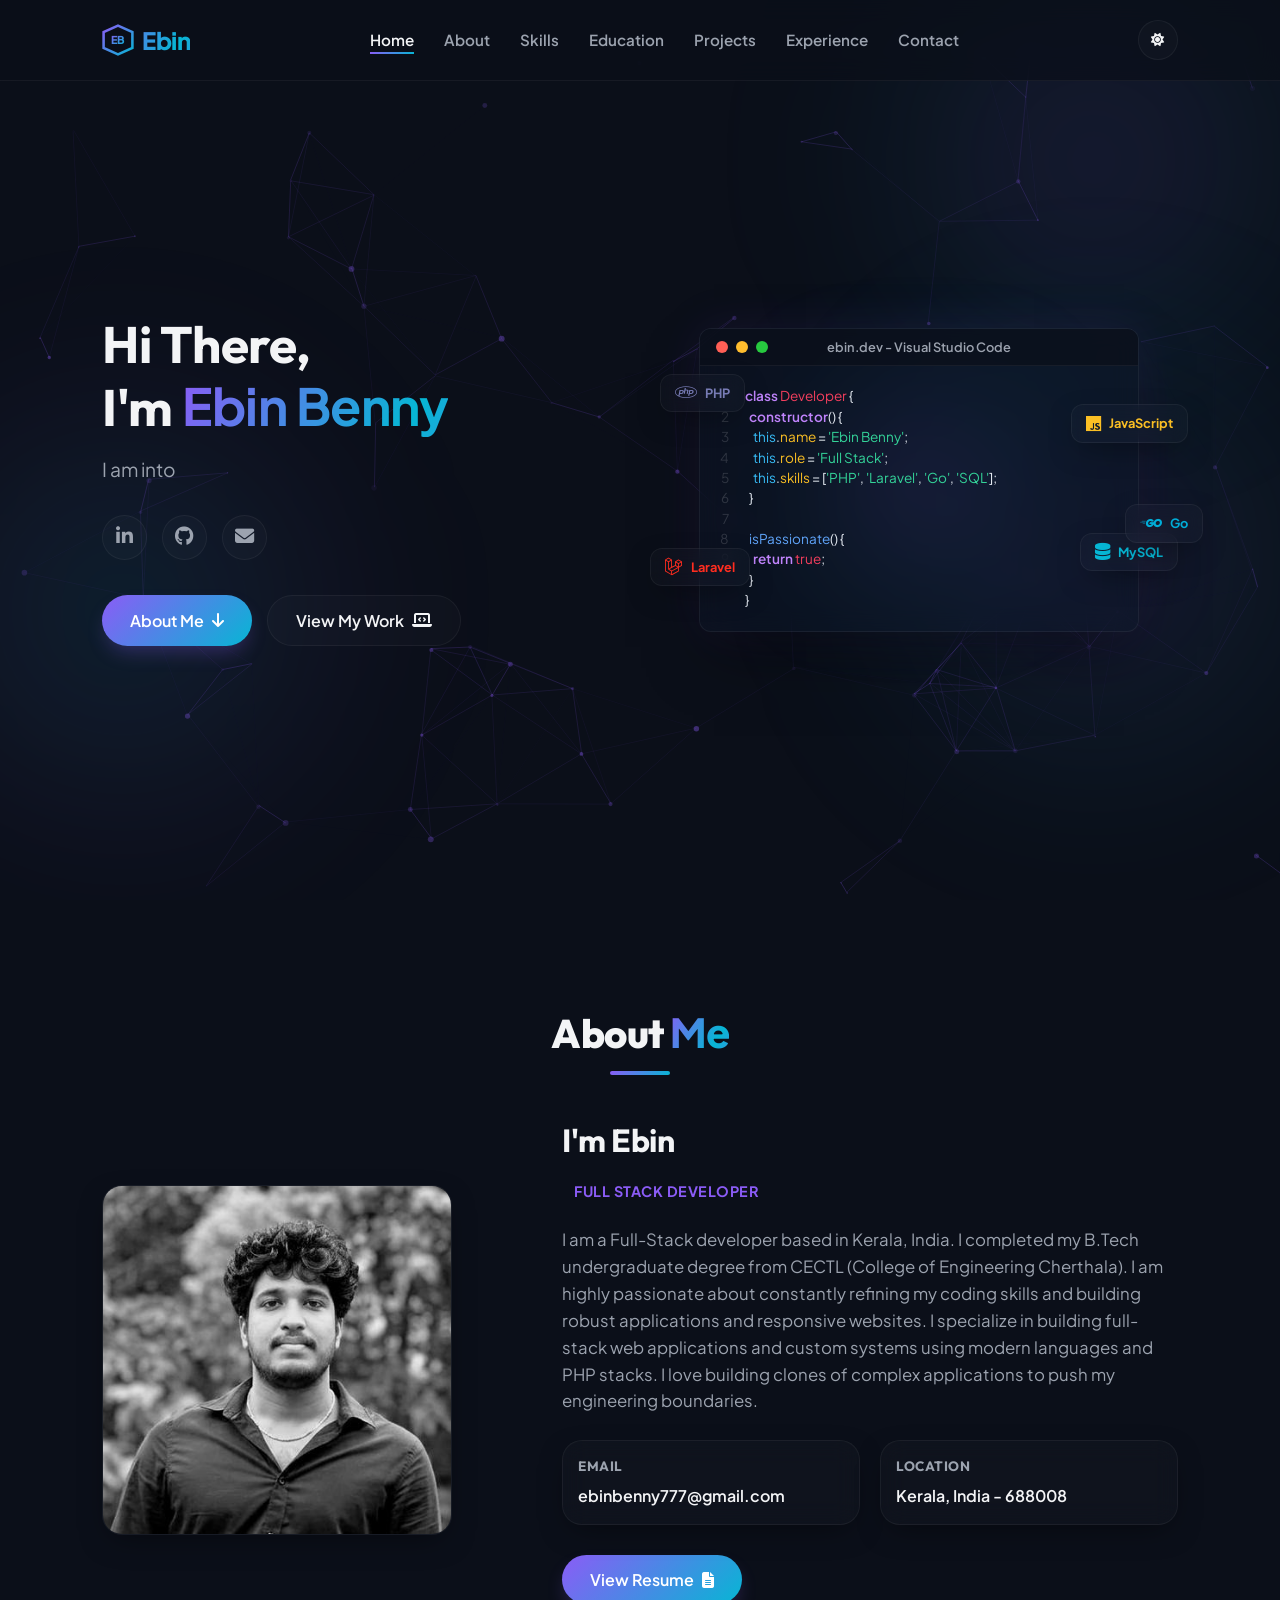
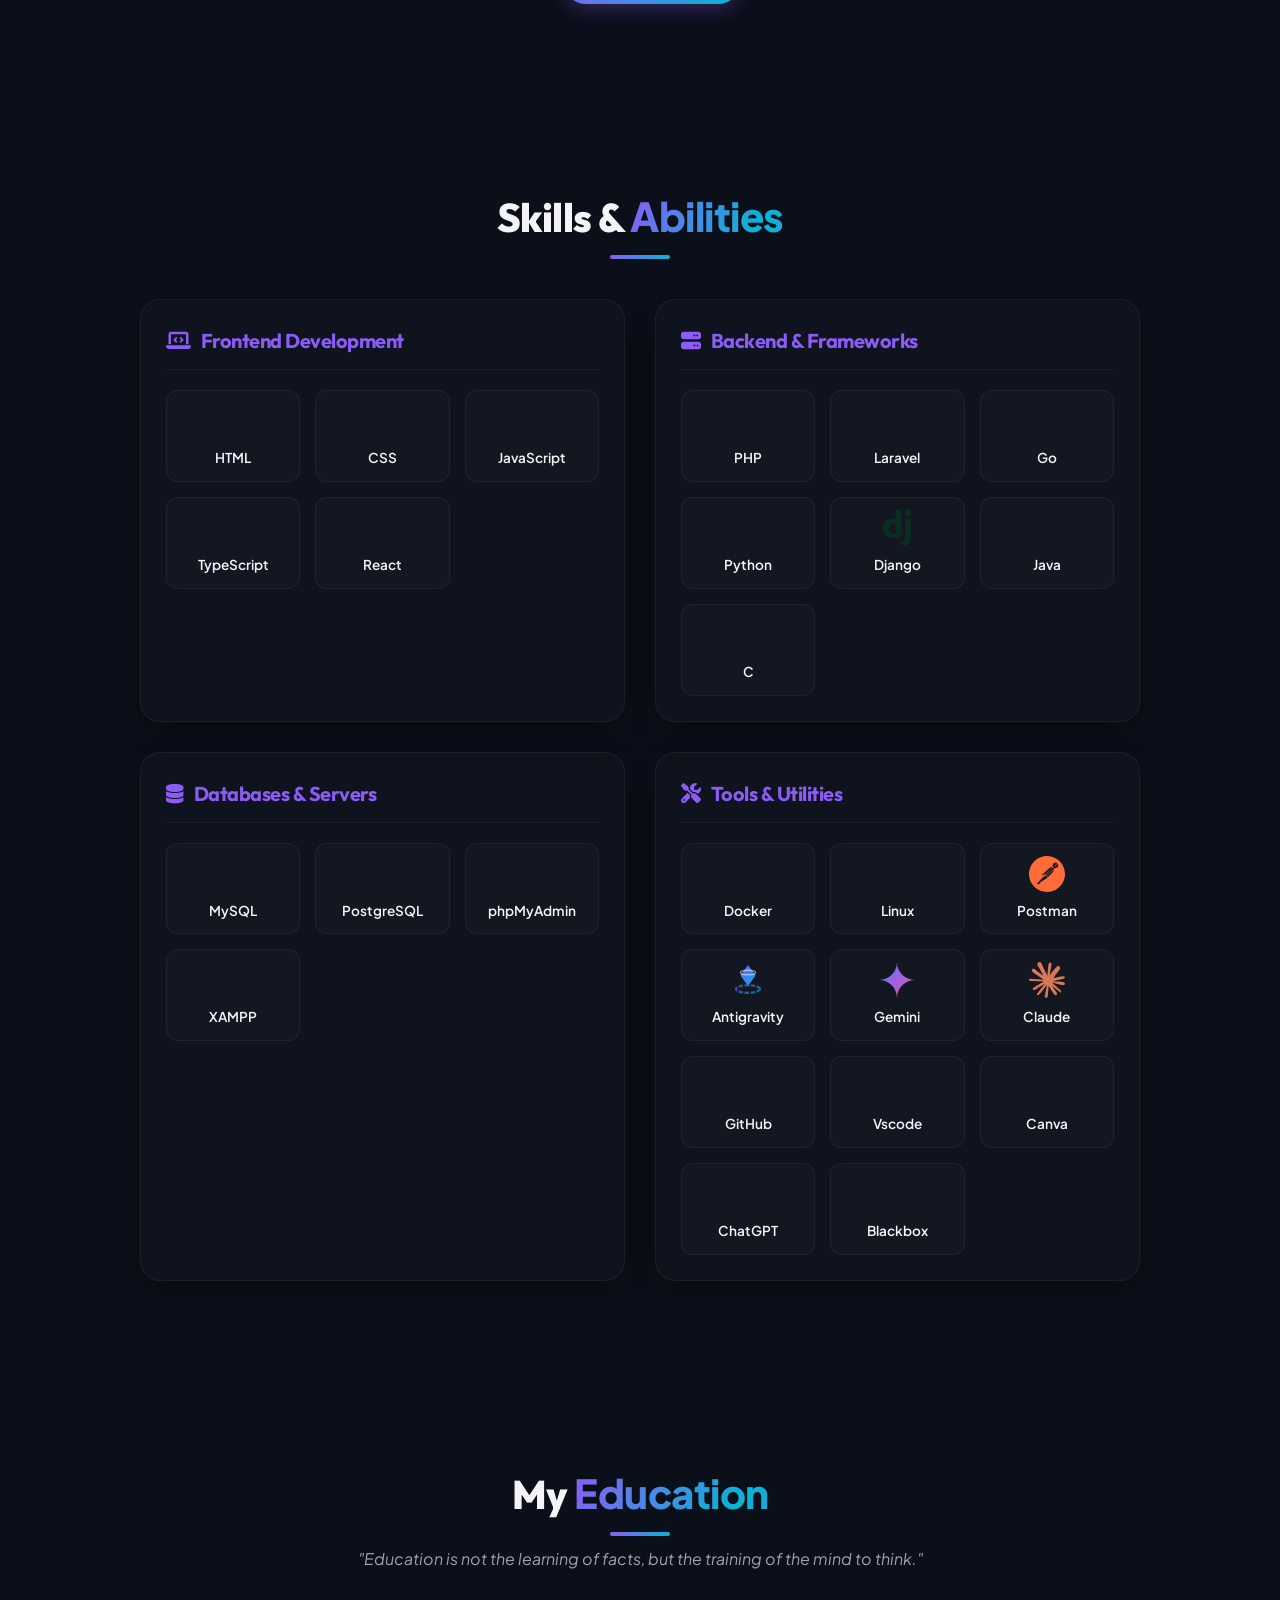
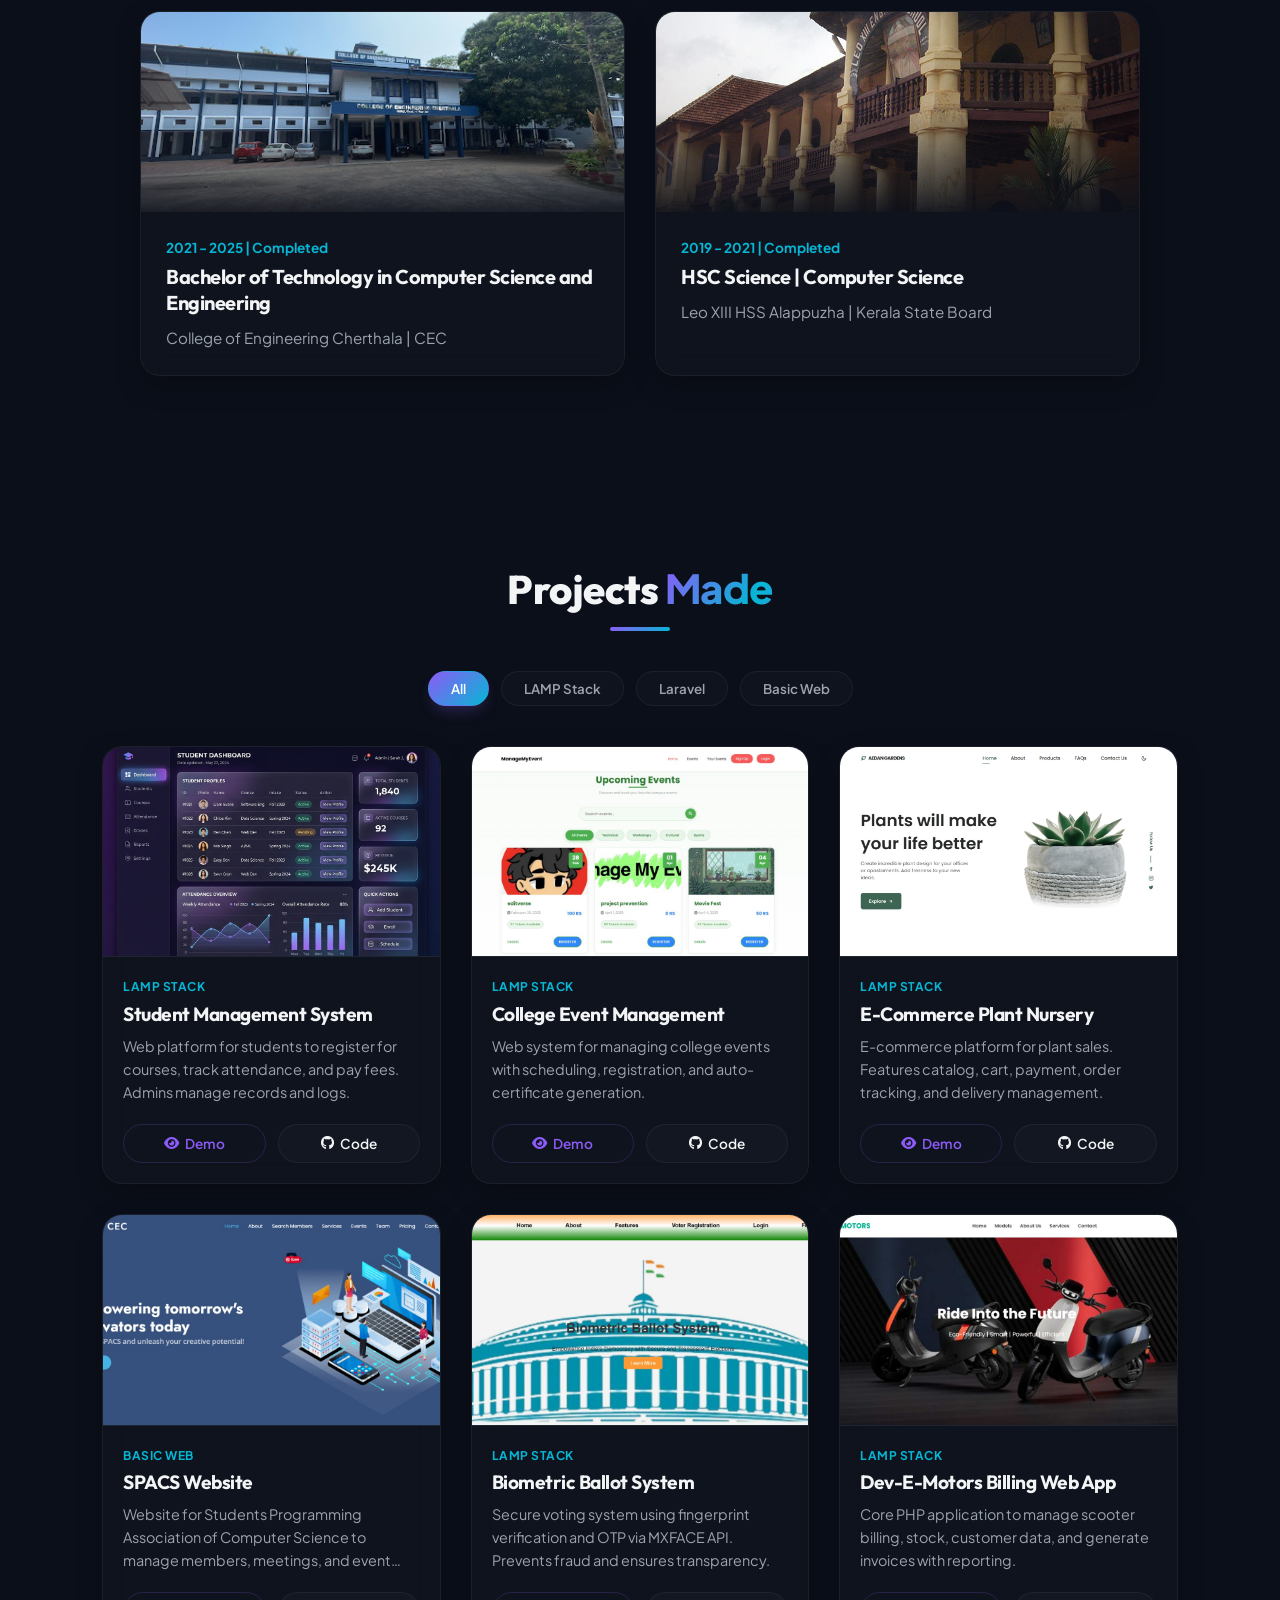
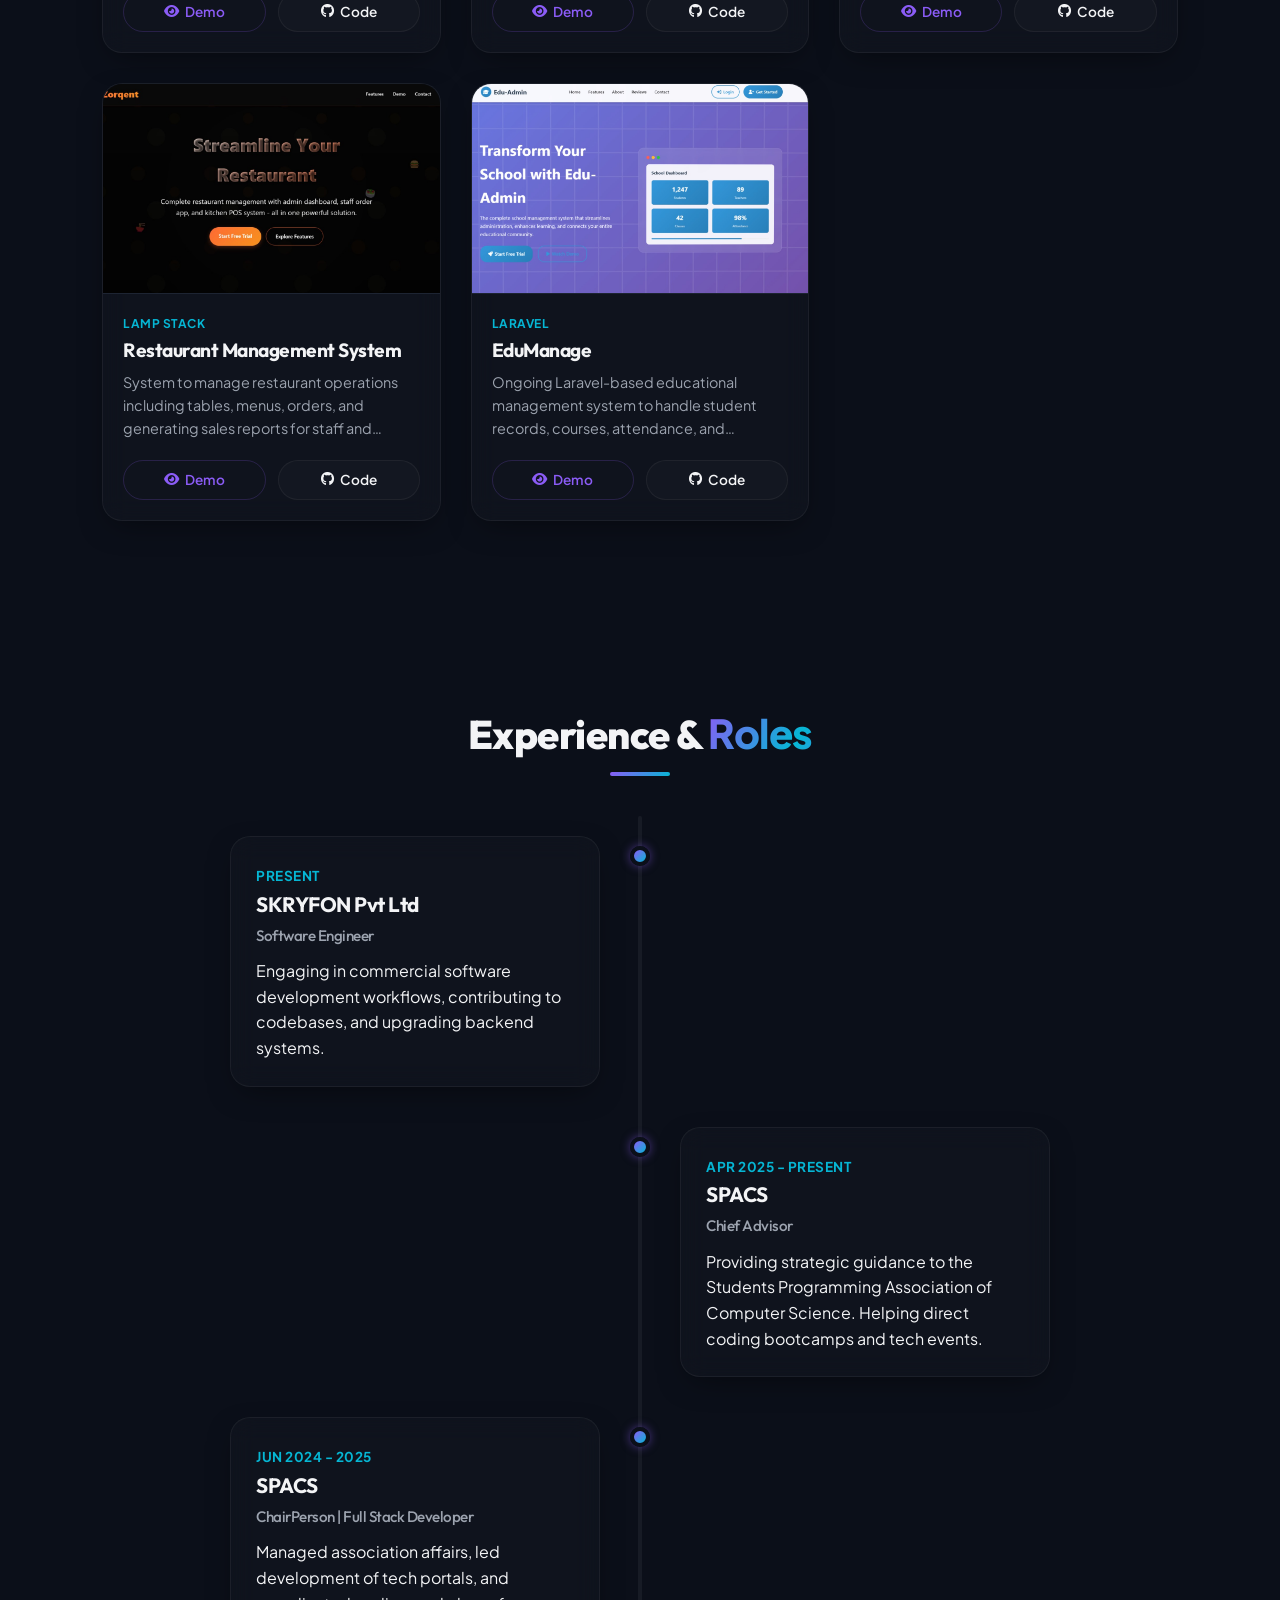
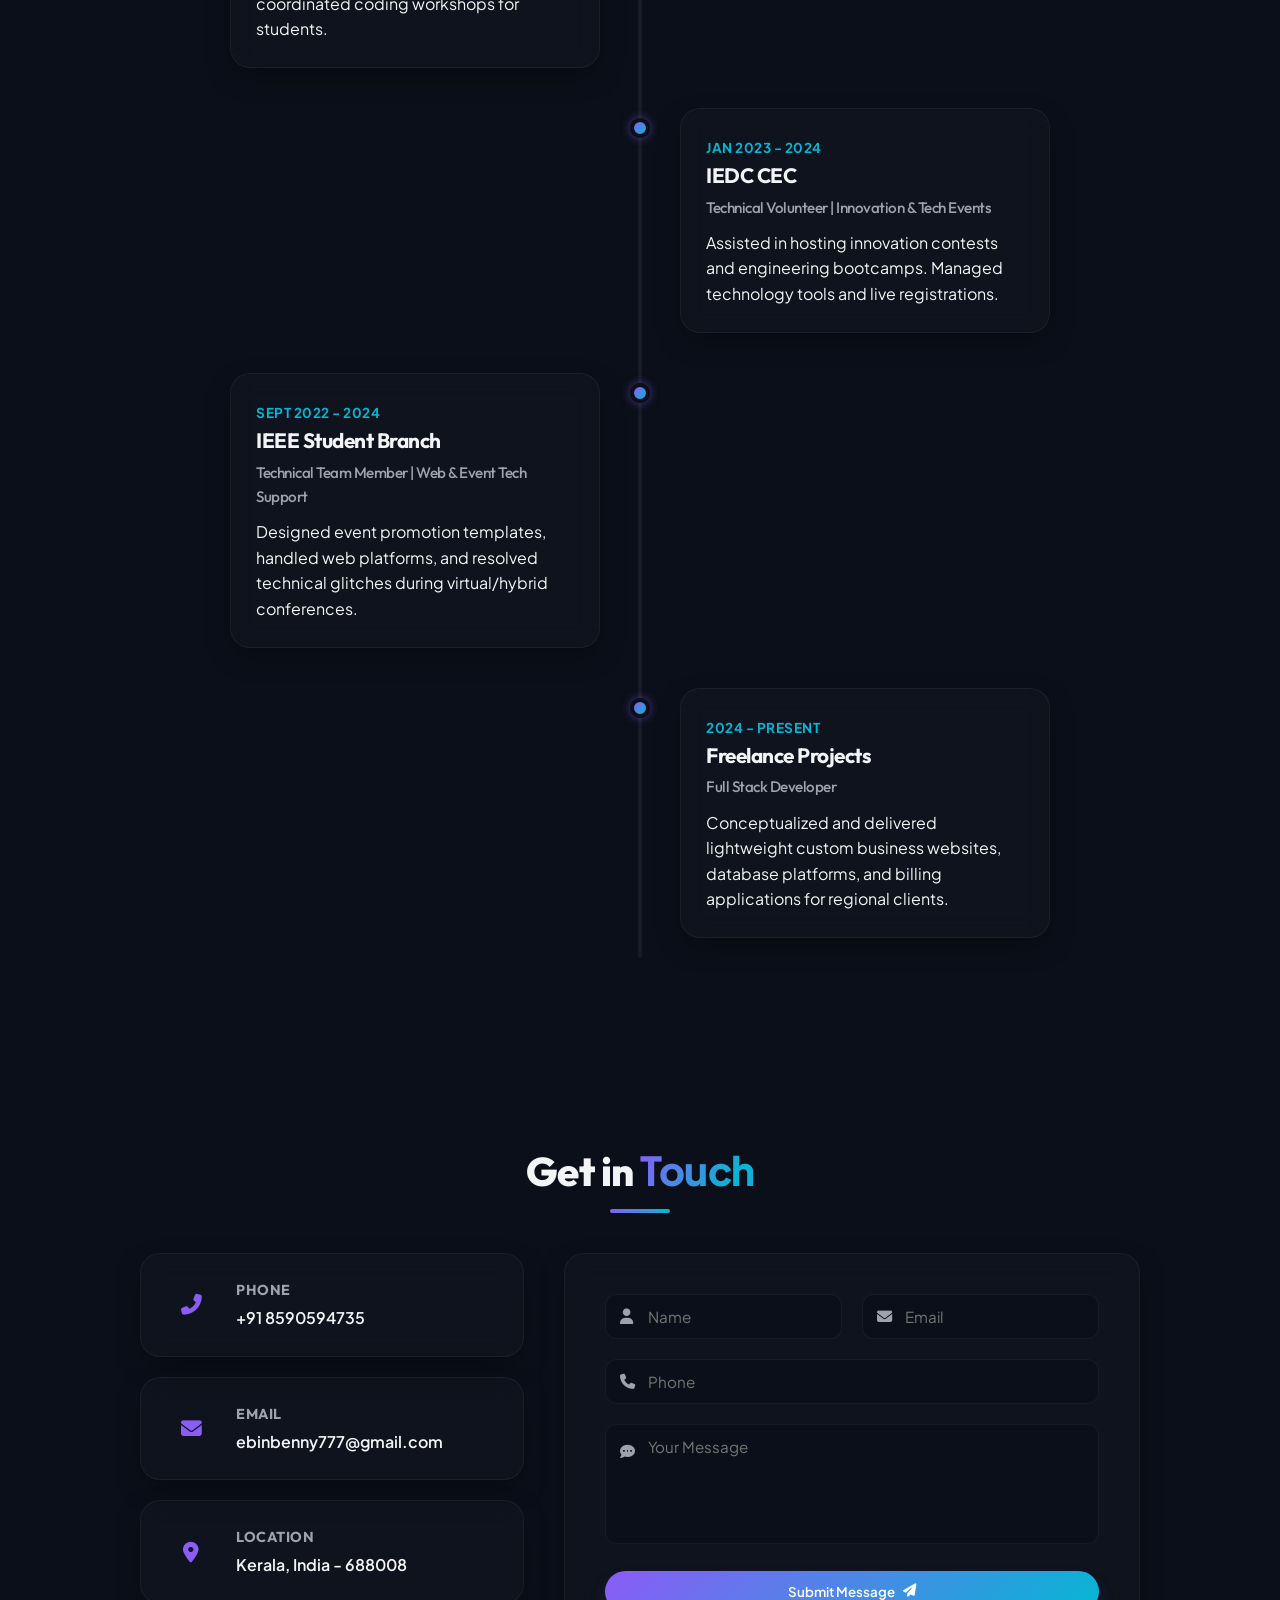
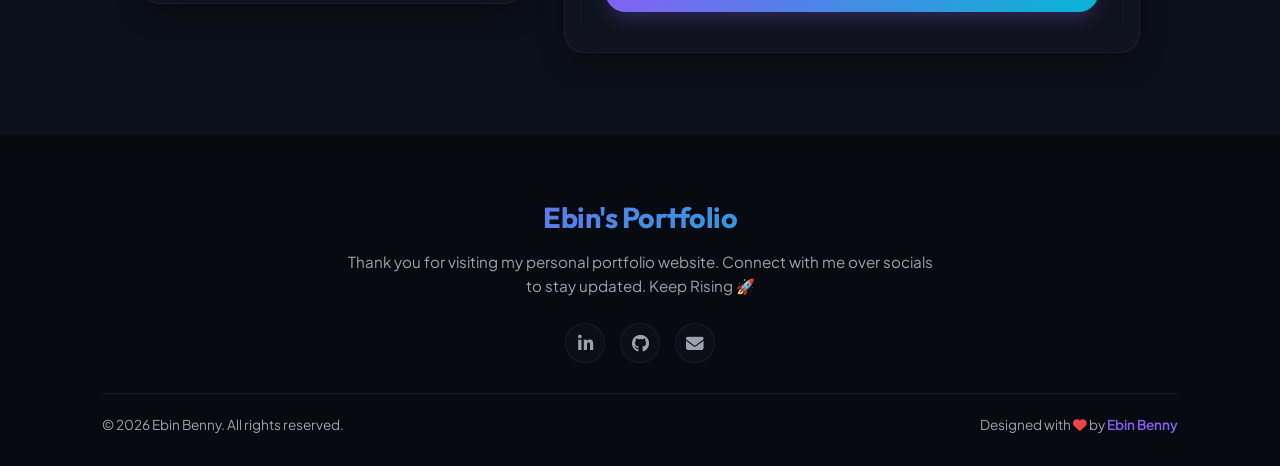
==== experience/index.html @ 3f1f69f3 "Initial commit: Responsive glassmorphic developer portfolio with custom categorized skills and inter" ====
<!DOCTYPE html>
<html lang="en">
<head>
    <meta charset="UTF-8">
    <meta http-equiv="refresh" content="0; url=../#experience">
    <title>Redirecting to Experience...</title>
    <script type="text/javascript">
        window.location.href = "../#experience";
    </script>
</head>
<body style="background-color: #0b0f19; color: #f3f4f6; font-family: sans-serif; display: flex; justify-content: center; align-items: center; height: 100vh; margin: 0;">
    <div style="text-align: center;">
        <h2 style="margin-bottom: 10px;">Redirecting to Experience</h2>
        <p style="color: #9ca3af; font-size: 0.9rem;">If you are not redirected automatically, <a href="../#experience" style="color: #8b5cf6; text-decoration: none;">click here</a>.</p>
    </div>
</body>
</html>
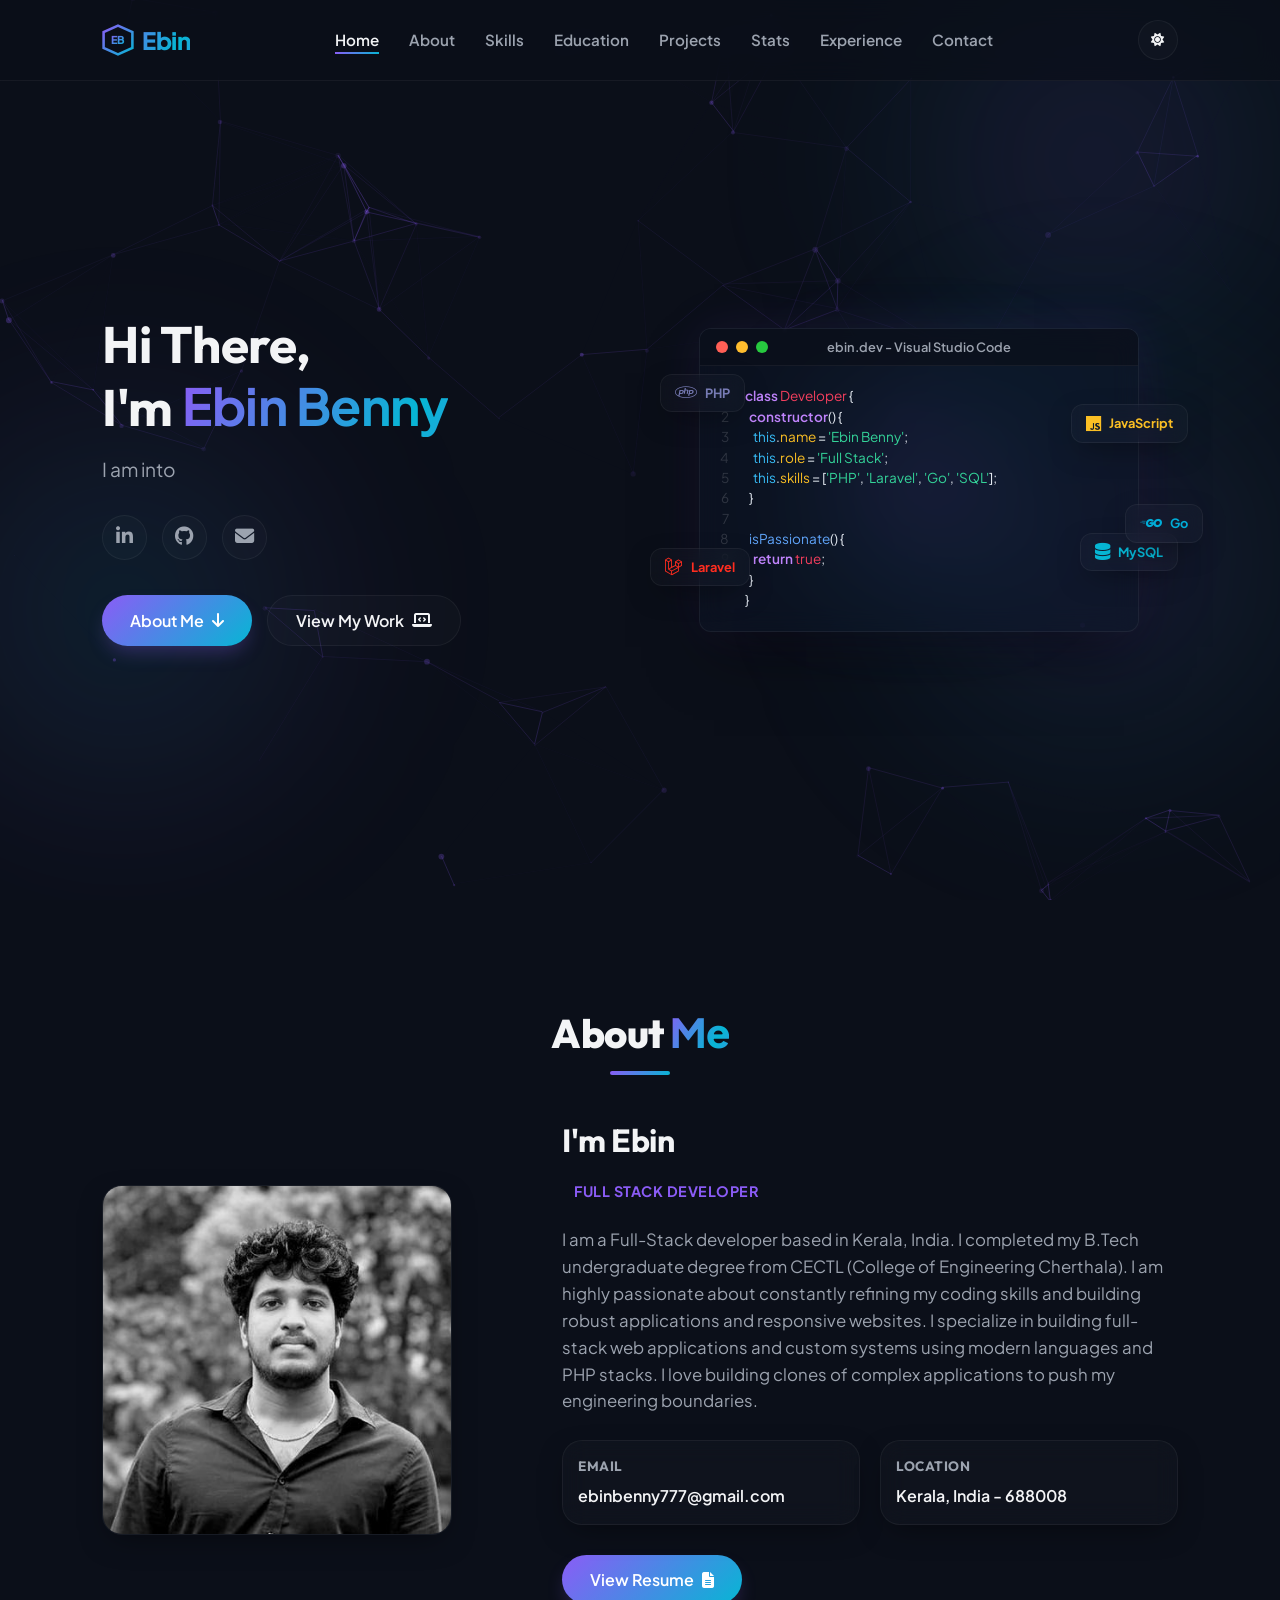
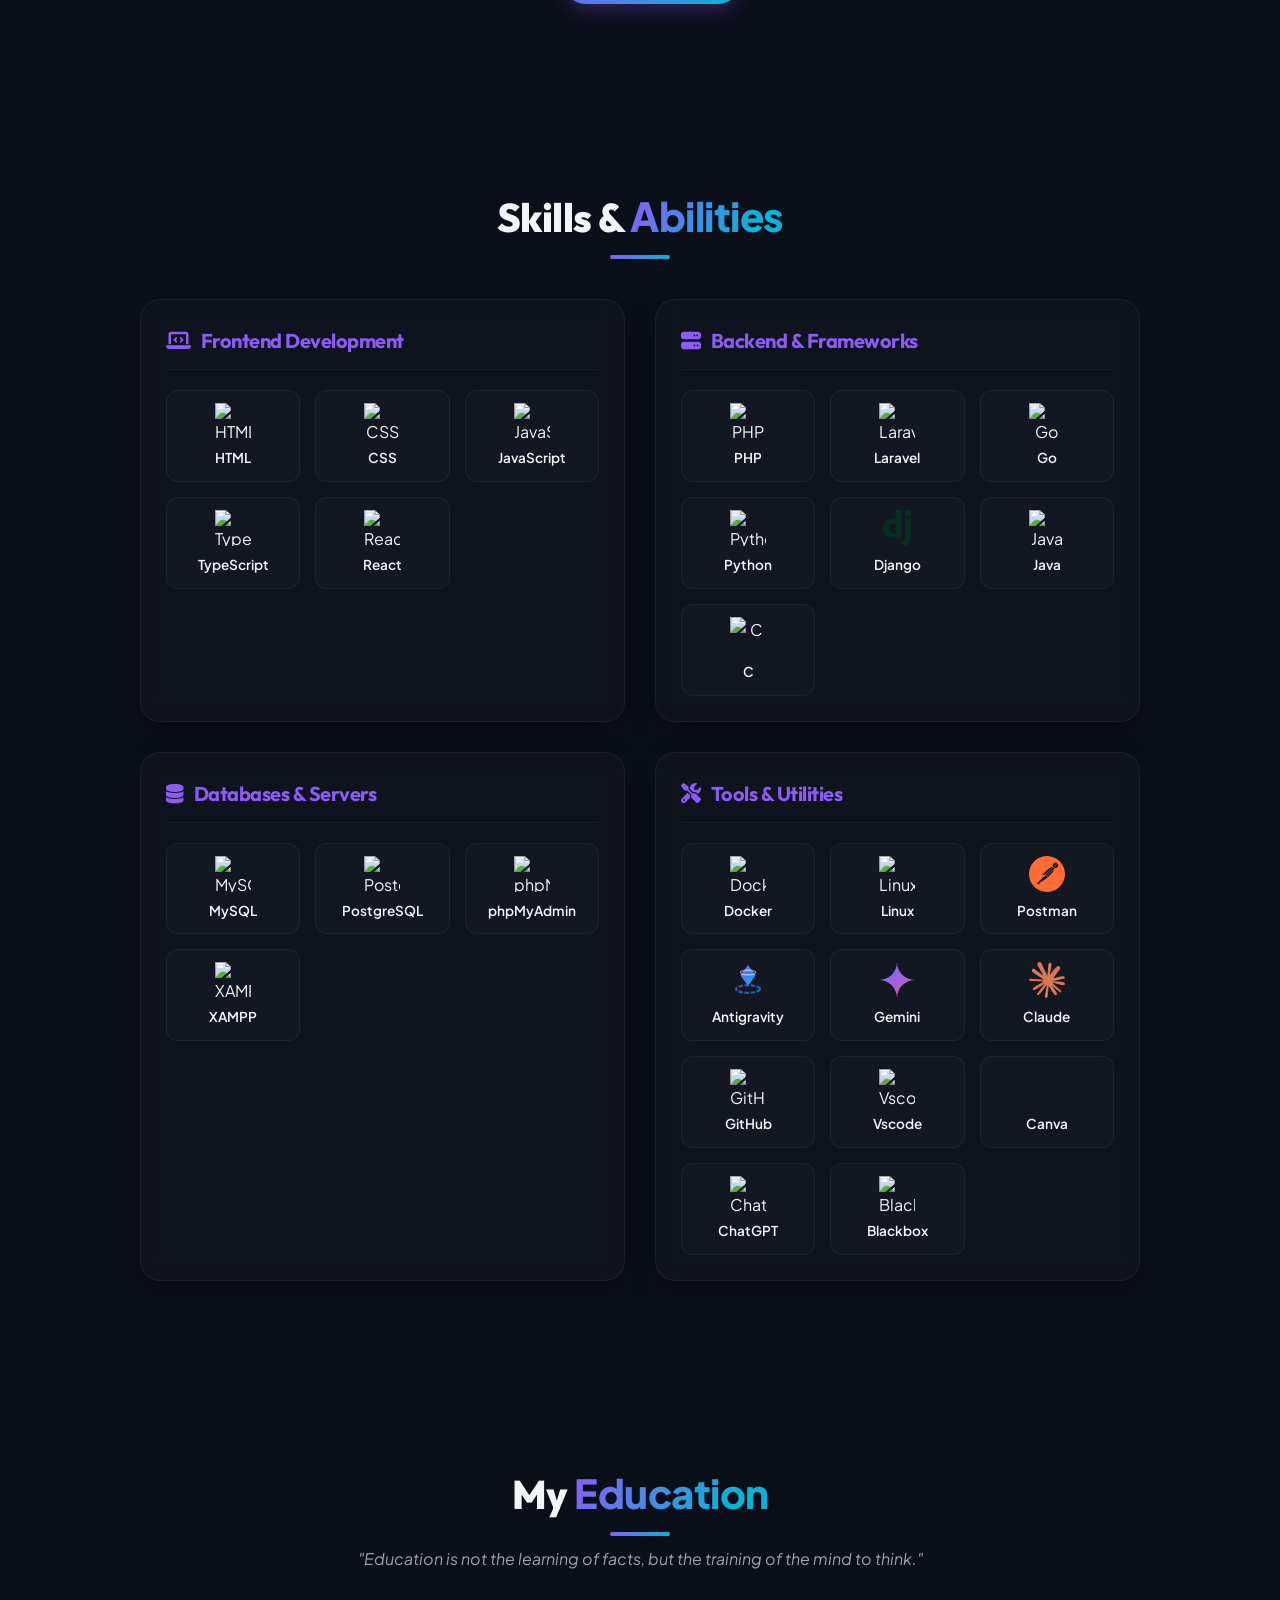
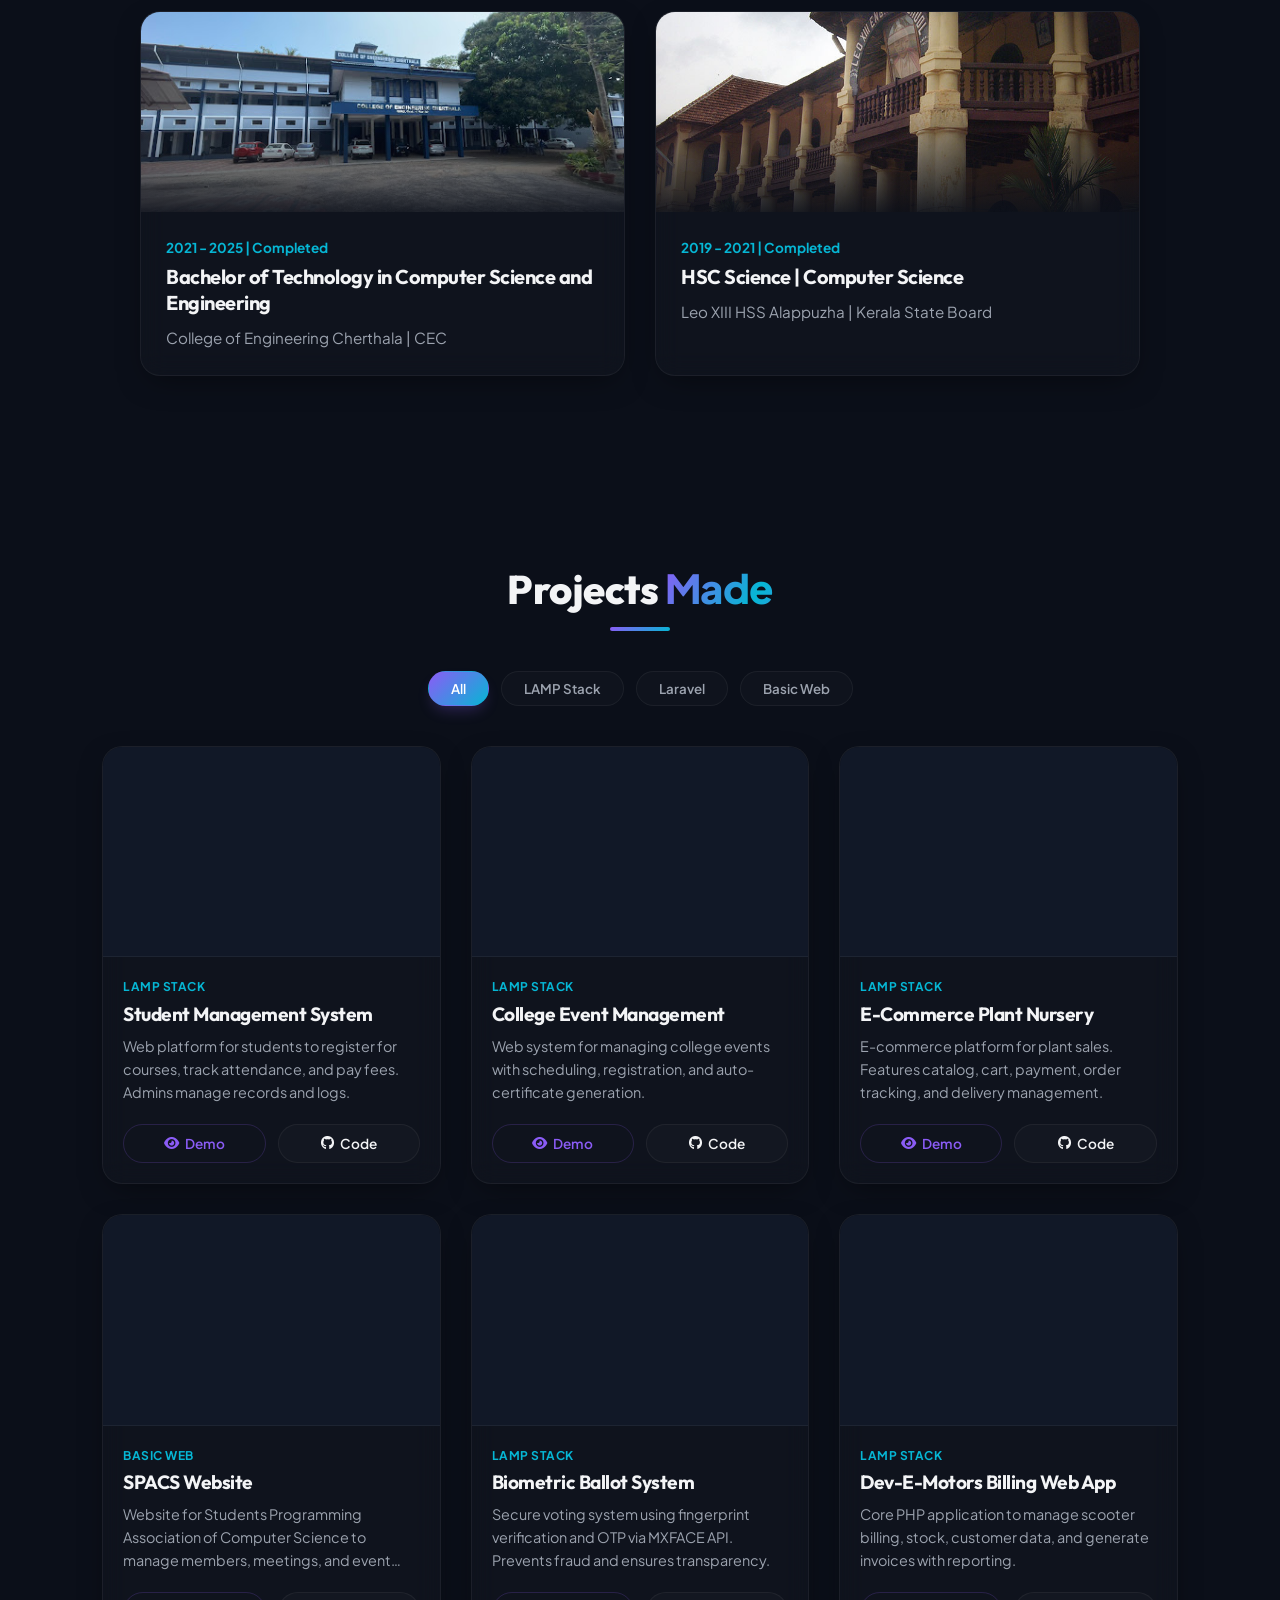
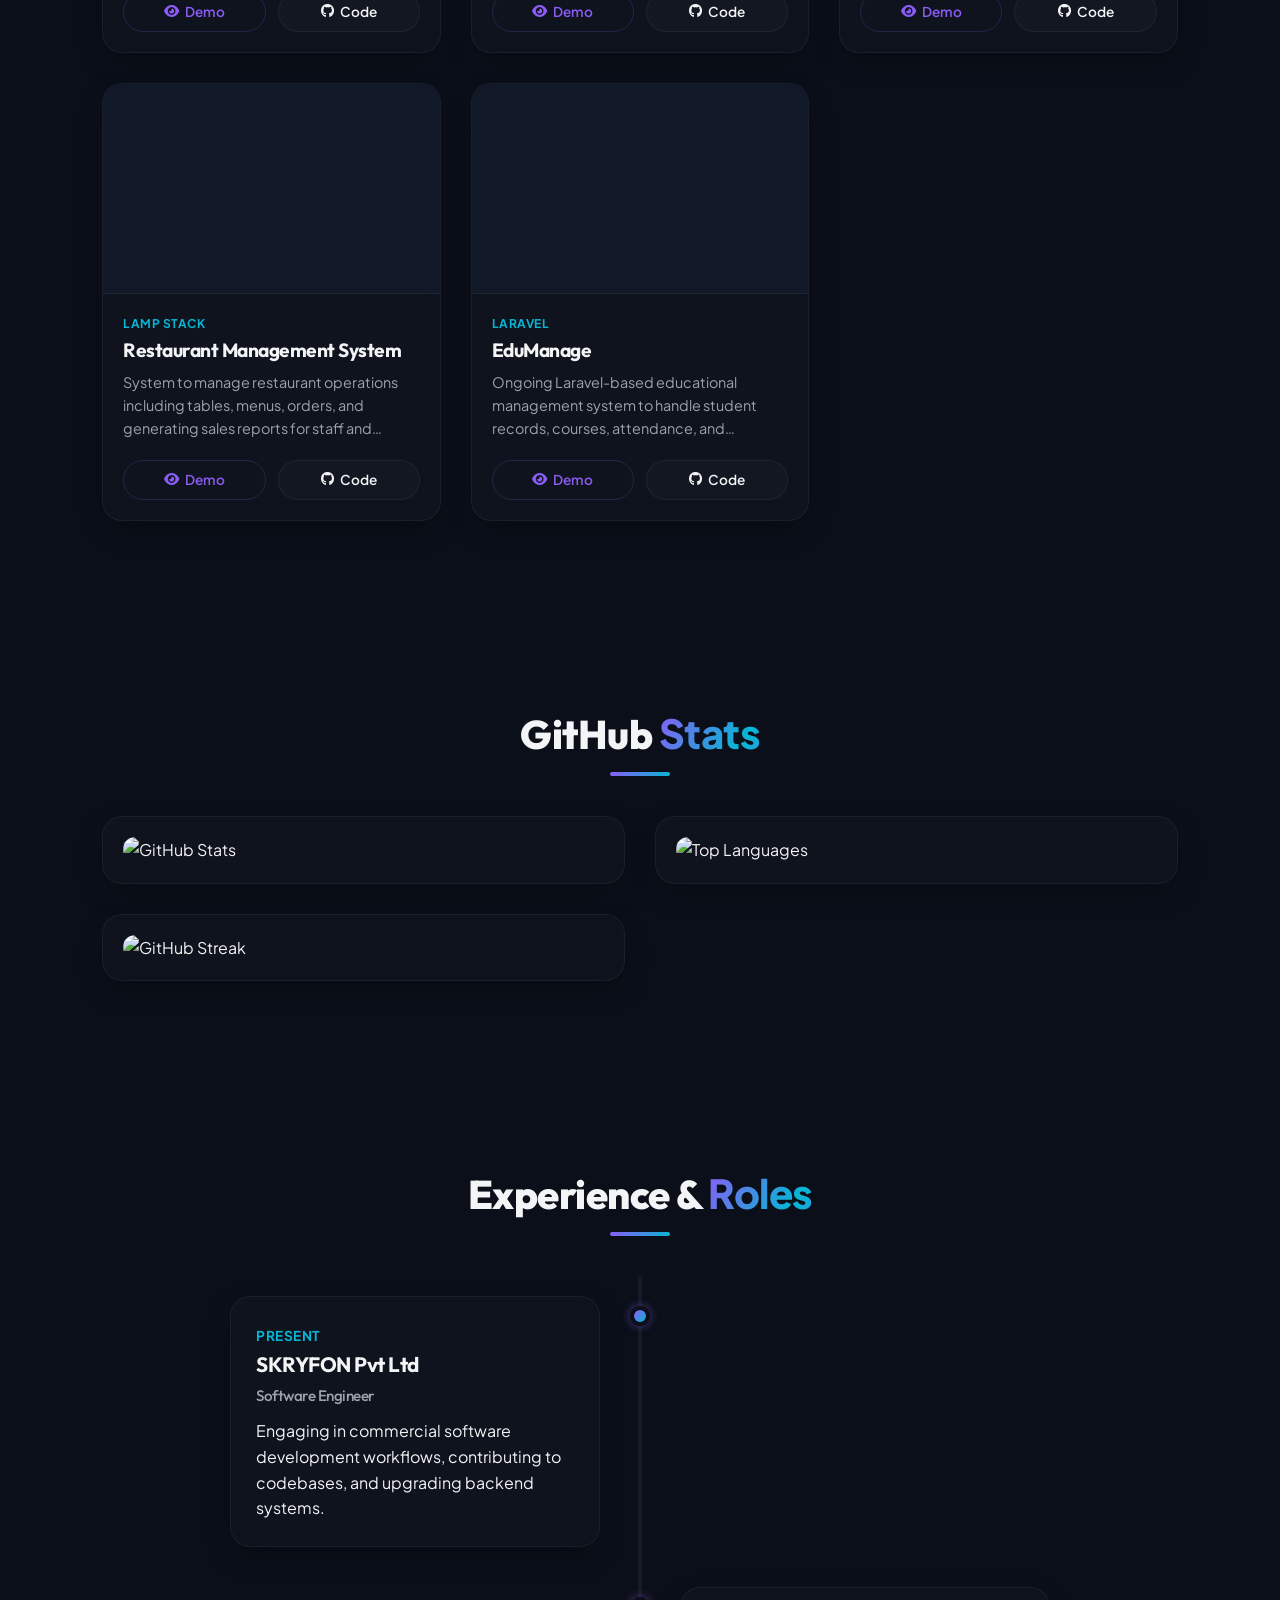
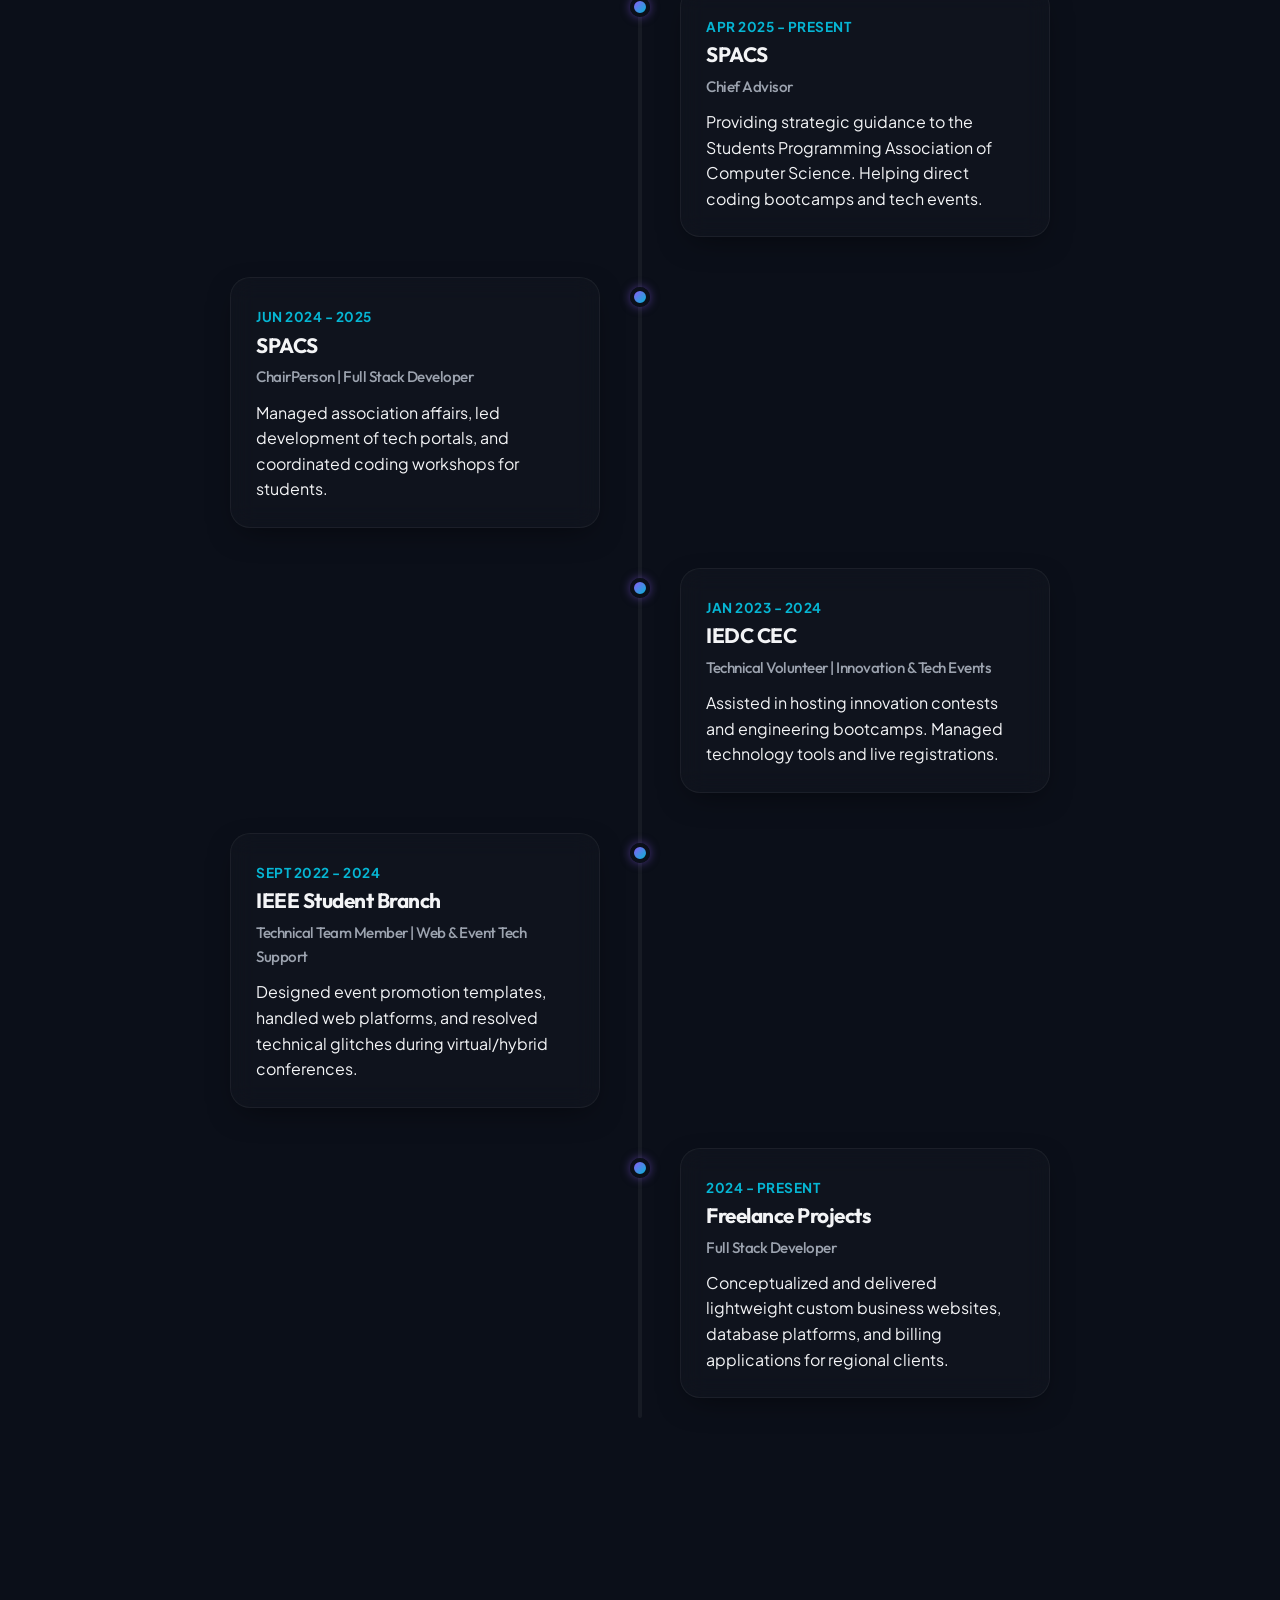
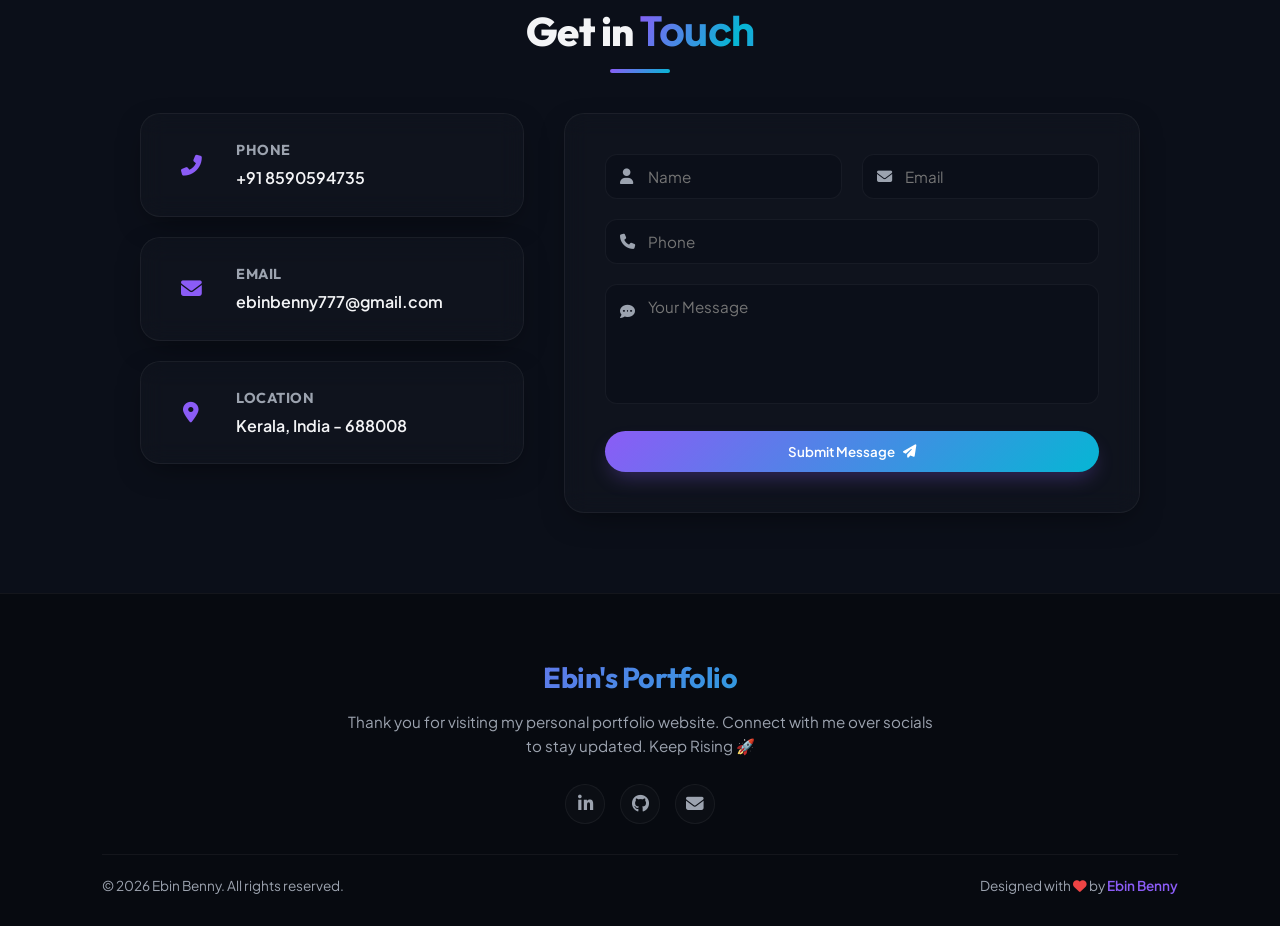
==== commit da0ff0fa: "fix" ====
--- a/experience/index.html
+++ b/experience/index.html
@@ -1,5 +1,6 @@
 <!DOCTYPE html>
 <html lang="en">
+
 <head>
     <meta charset="UTF-8">
     <meta http-equiv="refresh" content="0; url=../#experience">
@@ -8,10 +9,14 @@
         window.location.href = "../#experience";
     </script>
 </head>
-<body style="background-color: #0b0f19; color: #f3f4f6; font-family: sans-serif; display: flex; justify-content: center; align-items: center; height: 100vh; margin: 0;">
+
+<body
+    style="background-color: #0b0f19; color: #f3f4f6; font-family: sans-serif; display: flex; justify-content: center; align-items: center; height: 100vh; margin: 0;">
     <div style="text-align: center;">
         <h2 style="margin-bottom: 10px;">Redirecting to Experience</h2>
-        <p style="color: #9ca3af; font-size: 0.9rem;">If you are not redirected automatically, <a href="../#experience" style="color: #8b5cf6; text-decoration: none;">click here</a>.</p>
+        <p style="color: #9ca3af; font-size: 0.9rem;">If you are not redirected automatically, <a href="../#experience"
+                style="color: #8b5cf6; text-decoration: none;">click here</a>.</p>
     </div>
 </body>
-</html>
+
+</html>
